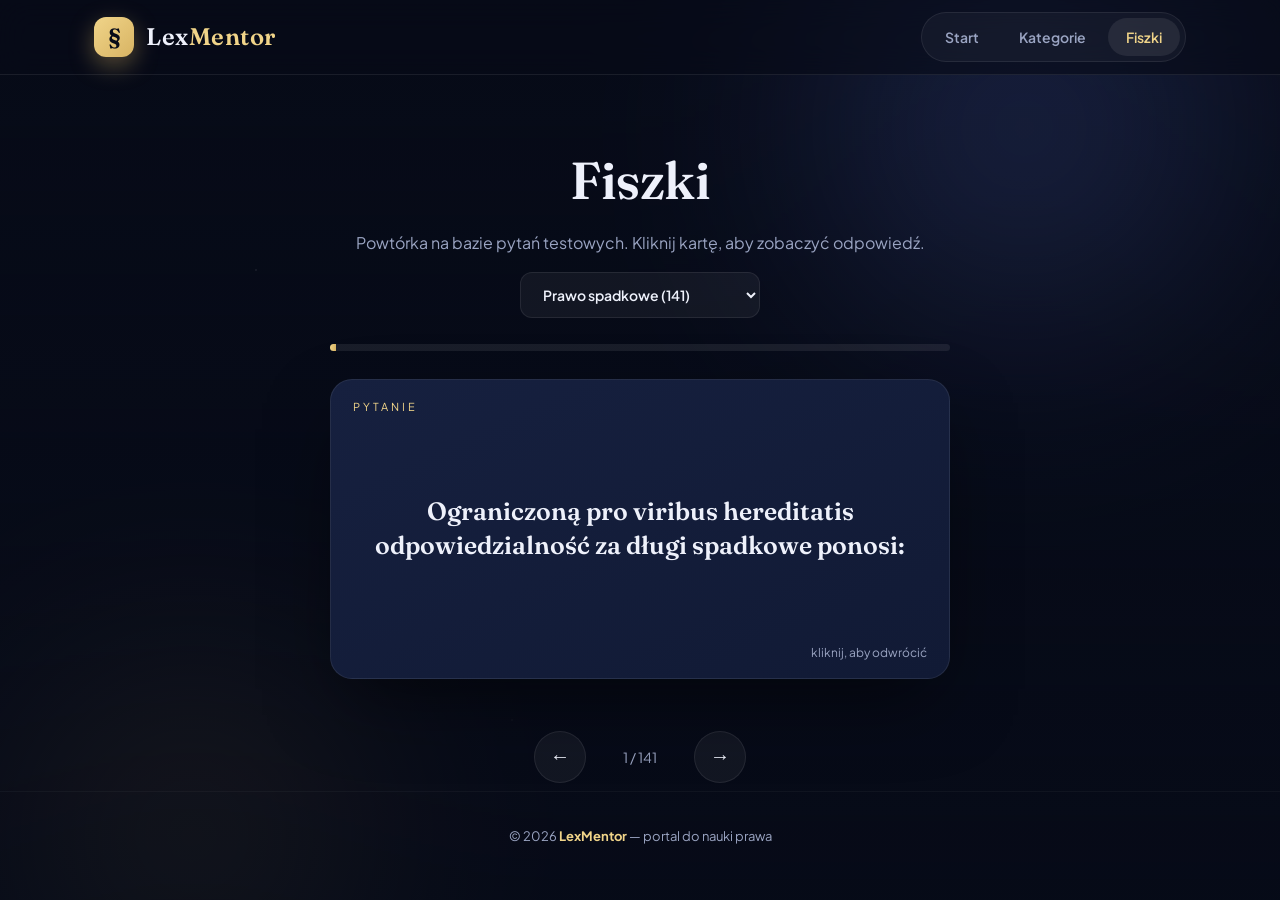
==== fiszki.html @ 2ed8b114 "Add files via upload" ====
<!DOCTYPE html>
<html lang="pl">
<head>
  <meta charset="UTF-8" />
  <meta name="viewport" content="width=device-width, initial-scale=1.0" />
  <title>Fiszki — LexMentor</title>
  <link rel="preconnect" href="https://fonts.googleapis.com" />
  <link rel="preconnect" href="https://fonts.gstatic.com" crossorigin />
  <link href="https://fonts.googleapis.com/css2?family=Fraunces:opsz,wght@9..144,500;9..144,600;9..144,700&family=Plus+Jakarta+Sans:wght@400;500;600;700;800&display=swap" rel="stylesheet" />
  <link rel="stylesheet" href="style.css" />
  <style>
    .toolbar { display:flex; gap:12px; justify-content:center; flex-wrap:wrap; margin: 8px 0 26px; }
    .select { background: rgba(255,255,255,0.05); color: var(--ink); border:1px solid var(--line); padding:12px 18px; border-radius:12px; font-family:var(--sans); font-size:14px; font-weight:600; cursor:pointer; }
    .select:focus { outline:none; border-color: rgba(216,180,99,0.5); }
    .flash-stage { display:grid; place-items:center; min-height:340px; perspective:1600px; }
    .flashcard { width:min(620px,92vw); height:300px; cursor:pointer; transform-style:preserve-3d; transition:transform .6s cubic-bezier(.4,.2,.2,1); position:relative; }
    .flashcard.flipped { transform: rotateY(180deg); }
    .face { position:absolute; inset:0; backface-visibility:hidden; border-radius:22px; display:grid; place-items:center; padding:38px; text-align:center; box-shadow:var(--shadow); border:1px solid var(--line); }
    .face .tag { position:absolute; top:18px; left:22px; font-size:11px; letter-spacing:3px; text-transform:uppercase; color:var(--gold-2); }
    .face .hint { position:absolute; bottom:16px; right:22px; font-size:12px; color:var(--muted); }
    .face-front { background:linear-gradient(155deg, var(--navy-2), var(--navy)); }
    .face-front .txt { font-family:var(--serif); font-size:25px; line-height:1.35; font-weight:600; }
    .face-back { background:linear-gradient(155deg, rgba(70,224,160,0.14), rgba(17,26,53,0.9)); transform:rotateY(180deg); border-color:rgba(70,224,160,0.3); }
    .face-back .txt { font-size:18px; line-height:1.5; }
    .face-back .src { margin-top:14px; font-size:13px; color:var(--indigo-2); }
    .flash-controls { display:flex; gap:14px; justify-content:center; align-items:center; margin:32px 0 8px; flex-wrap:wrap; }
    .icon-btn { width:52px; height:52px; border-radius:50%; display:grid; place-items:center; background:rgba(255,255,255,0.05); border:1px solid var(--line); color:var(--ink); cursor:pointer; font-size:20px; transition:.2s; }
    .icon-btn:hover { border-color:rgba(216,180,99,0.5); color:var(--gold-2); transform:scale(1.08); }
    .counter { color:var(--muted); font-size:14px; min-width:80px; text-align:center; }
  </style>
</head>
<body>
  <div class="bg-fx"></div>

  <nav class="nav">
    <div class="wrap nav-inner">
      <a class="brand" href="index.html"><span class="mark">§</span><span class="name">Lex<b>Mentor</b></span></a>
      <div class="nav-links">
        <a href="index.html">Start</a>
        <a href="index.html#kategorie">Kategorie</a>
        <a href="fiszki.html" class="active">Fiszki</a>
      </div>
    </div>
  </nav>

  <header class="page-head wrap" style="text-align:center">
    <h1>Fiszki</h1>
    <p class="sub">Powtórka na bazie pytań testowych. Kliknij kartę, aby zobaczyć odpowiedź.</p>
  </header>

  <main class="wrap">
    <div class="toolbar"><select class="select" id="deck-select"></select></div>
    <div class="progress-bar" style="width:min(620px,92vw); margin:0 auto 8px"><span id="flash-progress"></span></div>

    <div class="flash-stage">
      <div class="flashcard" id="flashcard" onclick="flipCard()">
        <div class="face face-front">
          <span class="tag">Pytanie</span>
          <div class="txt" id="card-front">Ładowanie…</div>
          <span class="hint">kliknij, aby odwrócić</span>
        </div>
        <div class="face face-back">
          <span class="tag">Odpowiedź</span>
          <div>
            <div class="txt" id="card-back"></div>
            <div class="src" id="card-src"></div>
          </div>
          <span class="hint">kliknij, aby odwrócić</span>
        </div>
      </div>
    </div>

    <div class="flash-controls">
      <button class="icon-btn" onclick="prevCard()" title="Poprzednia">←</button>
      <span class="counter" id="card-counter">0 / 0</span>
      <button class="icon-btn" onclick="nextCard()" title="Następna">→</button>
    </div>
  </main>

  <footer class="footer"><div class="wrap">© <span id="year"></span> <b>LexMentor</b> — portal do nauki prawa</div></footer>

  <script src="pytania-spadkowe.js"></script>
  <script src="data.js"></script>
  <script src="app.js"></script>
  <script>initFlashcards();</script>
</body>
</html>
---- style.css ----
/* =========================================================
   LEXMENTOR — nowoczesny motyw prawniczy
   ========================================================= */

:root {
  --bg-0:   #070b18;
  --bg-1:   #0b1226;
  --navy:   #111a35;
  --navy-2: #16203f;
  --line:   rgba(255,255,255,0.08);
  --gold:   #d8b463;
  --gold-2: #f0d489;
  --indigo: #6f8bff;
  --indigo-2:#9db0ff;
  --ink:    #eef1fb;
  --muted:  #9aa4c2;
  --green:  #46e0a0;
  --red:    #ff7a7a;
  --radius: 20px;
  --radius-sm: 14px;
  --shadow: 0 30px 80px -20px rgba(0,0,0,0.6);
  --serif:  "Fraunces", "Cormorant Garamond", Georgia, serif;
  --sans:   "Plus Jakarta Sans", "Inter", system-ui, sans-serif;
  --maxw:   1140px;
}

* { margin: 0; padding: 0; box-sizing: border-box; }
html { scroll-behavior: smooth; }

body {
  font-family: var(--sans);
  color: var(--ink);
  background: var(--bg-0);
  min-height: 100vh;
  line-height: 1.6;
  overflow-x: hidden;
  -webkit-font-smoothing: antialiased;
}

/* animowane tło z poświatami */
.bg-fx { position: fixed; inset: 0; z-index: 0; overflow: hidden; pointer-events: none; }
.bg-fx::before, .bg-fx::after {
  content: ""; position: absolute; border-radius: 50%; filter: blur(90px); opacity: .5;
}
.bg-fx::before {
  width: 60vw; height: 60vw; top: -20vw; right: -10vw;
  background: radial-gradient(circle, rgba(111,139,255,0.45), transparent 60%);
  animation: float1 18s ease-in-out infinite;
}
.bg-fx::after {
  width: 50vw; height: 50vw; bottom: -20vw; left: -10vw;
  background: radial-gradient(circle, rgba(216,180,99,0.35), transparent 60%);
  animation: float2 22s ease-in-out infinite;
}
@keyframes float1 { 0%,100%{transform:translate(0,0)} 50%{transform:translate(-40px,30px)} }
@keyframes float2 { 0%,100%{transform:translate(0,0)} 50%{transform:translate(30px,-30px)} }
body::after {
  content: ""; position: fixed; inset: 0; z-index: 0; pointer-events: none;
  background:
    linear-gradient(180deg, rgba(7,11,24,0) 0%, rgba(7,11,24,0.6) 100%),
    radial-gradient(1px 1px at 20% 30%, rgba(255,255,255,0.25), transparent),
    radial-gradient(1px 1px at 70% 60%, rgba(255,255,255,0.18), transparent),
    radial-gradient(1px 1px at 40% 80%, rgba(255,255,255,0.15), transparent);
}

.wrap { position: relative; z-index: 1; max-width: var(--maxw); margin: 0 auto; padding: 0 24px; }

/* ---------- Nawigacja ---------- */
.nav { position: sticky; top: 0; z-index: 50; backdrop-filter: blur(16px); background: rgba(7,11,24,0.6); border-bottom: 1px solid var(--line); }
.nav-inner { display: flex; align-items: center; justify-content: space-between; height: 74px; }
.brand { display: flex; align-items: center; gap: 12px; text-decoration: none; }
.brand .mark {
  width: 40px; height: 40px; display: grid; place-items: center; border-radius: 12px;
  font-family: var(--serif); font-weight: 700; font-size: 22px; color: var(--bg-0);
  background: linear-gradient(135deg, var(--gold-2), var(--gold));
  box-shadow: 0 8px 24px rgba(216,180,99,0.4);
}
.brand .name { font-family: var(--serif); font-size: 24px; letter-spacing: .5px; color: var(--ink); font-weight: 600; }
.brand .name b { color: var(--gold-2); font-weight: 600; }
.nav-links { display: flex; gap: 4px; background: rgba(255,255,255,0.04); padding: 5px; border-radius: 999px; border: 1px solid var(--line); }
.nav-links a {
  color: var(--muted); text-decoration: none; font-size: 14px; font-weight: 600;
  padding: 8px 18px; border-radius: 999px; transition: .2s;
}
.nav-links a:hover { color: var(--ink); }
.nav-links a.active { background: rgba(255,255,255,0.08); color: var(--gold-2); }

/* ---------- Hero ---------- */
.hero { padding: 100px 0 56px; text-align: center; }
.eyebrow {
  display: inline-flex; align-items: center; gap: 8px; font-size: 12px; letter-spacing: 3px;
  text-transform: uppercase; color: var(--gold-2); padding: 8px 18px; border-radius: 999px;
  background: rgba(216,180,99,0.08); border: 1px solid rgba(216,180,99,0.25); margin-bottom: 30px;
}
.hero h1 { font-family: var(--serif); font-weight: 600; line-height: 1.02; font-size: clamp(44px, 7.5vw, 88px); letter-spacing: -1px; }
.hero h1 .accent { background: linear-gradient(120deg, var(--gold-2), var(--gold) 60%, var(--indigo)); -webkit-background-clip: text; background-clip: text; color: transparent; }
.hero p { max-width: 600px; margin: 26px auto 40px; color: var(--muted); font-size: 19px; }
.cta-row { display: flex; gap: 14px; justify-content: center; flex-wrap: wrap; }

/* ---------- Przyciski ---------- */
.btn {
  display: inline-flex; align-items: center; gap: 10px; cursor: pointer; border: none;
  font-family: var(--sans); font-size: 15px; font-weight: 700; letter-spacing: .2px;
  padding: 15px 28px; border-radius: 14px; text-decoration: none; transition: transform .2s, box-shadow .25s, background .2s;
}
.btn-gold { background: linear-gradient(135deg, var(--gold-2), var(--gold)); color: #2a1e05; box-shadow: 0 14px 34px -8px rgba(216,180,99,0.6); }
.btn-gold:hover { transform: translateY(-3px); box-shadow: 0 22px 44px -8px rgba(216,180,99,0.7); }
.btn-ghost { background: rgba(255,255,255,0.05); color: var(--ink); border: 1px solid var(--line); }
.btn-ghost:hover { transform: translateY(-3px); border-color: rgba(216,180,99,0.5); color: var(--gold-2); }
.btn-sm { padding: 11px 18px; font-size: 14px; border-radius: 11px; }

/* ---------- Sekcje ---------- */
.section-head { text-align: center; margin: 16px 0 36px; }
.section-head h2 { font-family: var(--serif); font-size: clamp(30px,4vw,42px); font-weight: 600; letter-spacing: -.5px; }
.section-head p { color: var(--muted); margin-top: 8px; }

/* ---------- Karty kategorii ---------- */
.cat-grid { display: grid; grid-template-columns: repeat(auto-fit, minmax(300px, 1fr)); gap: 22px; margin-bottom: 80px; }
.cat-card {
  position: relative; display: block; text-decoration: none; color: inherit; overflow: hidden;
  padding: 32px; border-radius: var(--radius); background: linear-gradient(160deg, rgba(255,255,255,0.06), rgba(255,255,255,0.02));
  border: 1px solid var(--line); transition: transform .3s, border-color .3s;
}
.cat-card::before {
  content: ""; position: absolute; inset: 0; padding: 1px; border-radius: var(--radius);
  background: linear-gradient(140deg, rgba(216,180,99,0.6), transparent 40%);
  -webkit-mask: linear-gradient(#000 0 0) content-box, linear-gradient(#000 0 0);
  -webkit-mask-composite: xor; mask-composite: exclude; opacity: 0; transition: opacity .3s;
}
.cat-card:hover { transform: translateY(-6px); }
.cat-card:hover::before { opacity: 1; }
.cat-card .ic { font-size: 38px; margin-bottom: 18px; display: block; }
.cat-card h3 { font-family: var(--serif); font-size: 27px; font-weight: 600; margin-bottom: 8px; }
.cat-card p { color: var(--muted); font-size: 15px; margin-bottom: 18px; }
.cat-card .meta { display: flex; align-items: center; justify-content: space-between; font-size: 13px; }
.chip { display: inline-flex; align-items: center; gap: 6px; padding: 5px 12px; border-radius: 999px; background: rgba(111,139,255,0.12); border: 1px solid rgba(111,139,255,0.25); color: var(--indigo-2); font-weight: 600; }
.cat-card .go { color: var(--gold-2); font-weight: 700; }

/* ---------- Statystyki ---------- */
.stats { display: grid; grid-template-columns: repeat(auto-fit, minmax(170px,1fr)); gap: 18px; margin-bottom: 84px; }
.stat { text-align: center; padding: 30px 18px; border-radius: var(--radius); background: rgba(255,255,255,0.04); border: 1px solid var(--line); }
.stat .num { font-family: var(--serif); font-size: 46px; font-weight: 600; line-height: 1; background: linear-gradient(120deg,var(--gold-2),var(--gold)); -webkit-background-clip: text; background-clip: text; color: transparent; }
.stat .lbl { color: var(--muted); font-size: 12px; letter-spacing: .6px; text-transform: uppercase; margin-top: 10px; }

/* ---------- Stopka ---------- */
.footer { border-top: 1px solid var(--line); padding: 34px 0; text-align: center; color: var(--muted); font-size: 13px; }
.footer b { color: var(--gold-2); }

/* ---------- Nagłówek strony ---------- */
.page-head { padding: 64px 0 8px; }
.crumbs { display: flex; gap: 8px; align-items: center; color: var(--muted); font-size: 14px; margin-bottom: 14px; flex-wrap: wrap; }
.crumbs a { color: var(--indigo-2); text-decoration: none; }
.crumbs a:hover { text-decoration: underline; }
.crumbs span { opacity: .5; }
.page-head h1 { font-family: var(--serif); font-size: clamp(34px,5vw,52px); font-weight: 600; letter-spacing: -.5px; }
.page-head .sub { color: var(--muted); margin-top: 8px; }

/* ---------- Lista testów ---------- */
.subcat { margin: 30px 0 50px; }
.subcat h3 { font-family: var(--serif); font-size: 22px; color: var(--gold-2); margin-bottom: 16px; font-weight: 600; }
.test-list { display: grid; gap: 14px; }
.test-row {
  display: flex; align-items: center; justify-content: space-between; gap: 16px;
  padding: 22px 24px; border-radius: var(--radius-sm); background: rgba(255,255,255,0.04);
  border: 1px solid var(--line); cursor: pointer; transition: .2s; text-align: left; width: 100%; color: inherit;
}
.test-row:hover { border-color: rgba(216,180,99,0.45); background: rgba(216,180,99,0.06); transform: translateX(4px); }
.test-row .t-info h4 { font-size: 18px; font-weight: 700; margin-bottom: 4px; }
.test-row .t-info span { color: var(--muted); font-size: 13px; }
.test-row .t-arrow { color: var(--gold-2); font-size: 20px; flex-shrink: 0; }

/* ---------- Quiz ---------- */
.quiz-card { max-width: 760px; margin: 24px auto 0; padding: 40px; border-radius: var(--radius); background: linear-gradient(160deg, rgba(255,255,255,0.07), rgba(255,255,255,0.02)); border: 1px solid var(--line); box-shadow: var(--shadow); }
.q-meta { display: flex; justify-content: space-between; align-items: center; color: var(--muted); font-size: 13px; font-weight: 600; letter-spacing: .4px; margin-bottom: 14px; }
.progress-bar { height: 7px; border-radius: 999px; background: rgba(255,255,255,0.08); overflow: hidden; margin-bottom: 26px; }
.progress-bar > span { display: block; height: 100%; width: 0; background: linear-gradient(90deg, var(--gold-2), var(--gold)); transition: width .45s cubic-bezier(.2,.7,.2,1); }
.q-text { font-family: var(--serif); font-size: 27px; line-height: 1.32; font-weight: 600; margin-bottom: 26px; }
.options { display: grid; gap: 12px; }
.option {
  display: flex; align-items: center; gap: 15px; padding: 16px 20px; border-radius: var(--radius-sm);
  background: rgba(255,255,255,0.03); border: 1px solid var(--line); cursor: pointer; transition: .18s;
  font-size: 16px; color: var(--ink); text-align: left; width: 100%;
}
.option:hover:not(:disabled) { border-color: rgba(216,180,99,0.5); background: rgba(216,180,99,0.07); }
.option .letter { width: 32px; height: 32px; border-radius: 9px; display: grid; place-items: center; background: rgba(111,139,255,0.14); color: var(--indigo-2); font-weight: 800; font-size: 14px; flex-shrink: 0; }
.option.correct { border-color: var(--green); background: rgba(70,224,160,0.12); }
.option.correct .letter { background: var(--green); color: #04231a; }
.option.wrong { border-color: var(--red); background: rgba(255,122,122,0.12); }
.option.wrong .letter { background: var(--red); color: #2a0606; }
.option:disabled { cursor: default; }

.explain { margin-top: 18px; padding: 16px 18px; border-radius: var(--radius-sm); background: rgba(111,139,255,0.08); border: 1px solid rgba(111,139,255,0.25); font-size: 14.5px; color: var(--indigo-2); line-height: 1.55; }
.explain b { color: var(--ink); }

.quiz-foot { display: flex; justify-content: space-between; align-items: center; margin-top: 26px; gap: 12px; }
.feedback { font-weight: 700; font-size: 15px; }

/* Pytania kazusowe (otwarte) */
.open-area { margin-top: 22px; padding-top: 22px; border-top: 1px dashed var(--line); }
.open-label { font-size: 14.5px; color: var(--gold-2); font-weight: 600; margin-bottom: 12px; line-height: 1.5; }
.open-input {
  width: 100%; resize: vertical; min-height: 110px; padding: 14px 16px; border-radius: var(--radius-sm);
  background: rgba(255,255,255,0.04); border: 1px solid var(--line); color: var(--ink);
  font-family: var(--sans); font-size: 15px; line-height: 1.55; margin-bottom: 14px;
}
.open-input:focus { outline: none; border-color: rgba(216,180,99,0.5); }

/* ---------- Wynik ---------- */
.result { max-width: 560px; margin: 24px auto 0; text-align: center; padding: 52px 40px; border-radius: var(--radius); background: linear-gradient(160deg, rgba(255,255,255,0.07), rgba(255,255,255,0.02)); border: 1px solid var(--line); box-shadow: var(--shadow); }
.result .ring { width: 170px; height: 170px; margin: 0 auto 24px; border-radius: 50%; display: grid; place-items: center; position: relative; }
.result .ring::before { content: ""; position: absolute; inset: 15px; border-radius: 50%; background: var(--bg-1); }
.result .ring .score { position: relative; z-index: 1; font-family: var(--serif); font-size: 50px; font-weight: 600; }
.result h2 { font-family: var(--serif); font-size: 32px; color: var(--gold-2); margin-bottom: 8px; font-weight: 600; }
.result p { color: var(--muted); margin-bottom: 28px; }
.result .res-actions { display: flex; gap: 12px; justify-content: center; flex-wrap: wrap; }

.hidden { display: none !important; }

/* ---------- Animacje ---------- */
@keyframes rise { from { opacity:0; transform: translateY(22px); } to { opacity:1; transform: translateY(0); } }
.rise { animation: rise .7s cubic-bezier(.2,.7,.2,1) both; }
.rise.d1{animation-delay:.08s}.rise.d2{animation-delay:.16s}.rise.d3{animation-delay:.24s}.rise.d4{animation-delay:.32s}

@media (max-width: 640px) {
  .nav-links a { padding: 7px 12px; font-size: 13px; }
  .quiz-card { padding: 26px 20px; }
  .q-text { font-size: 22px; }
  .test-row { padding: 18px; }
}
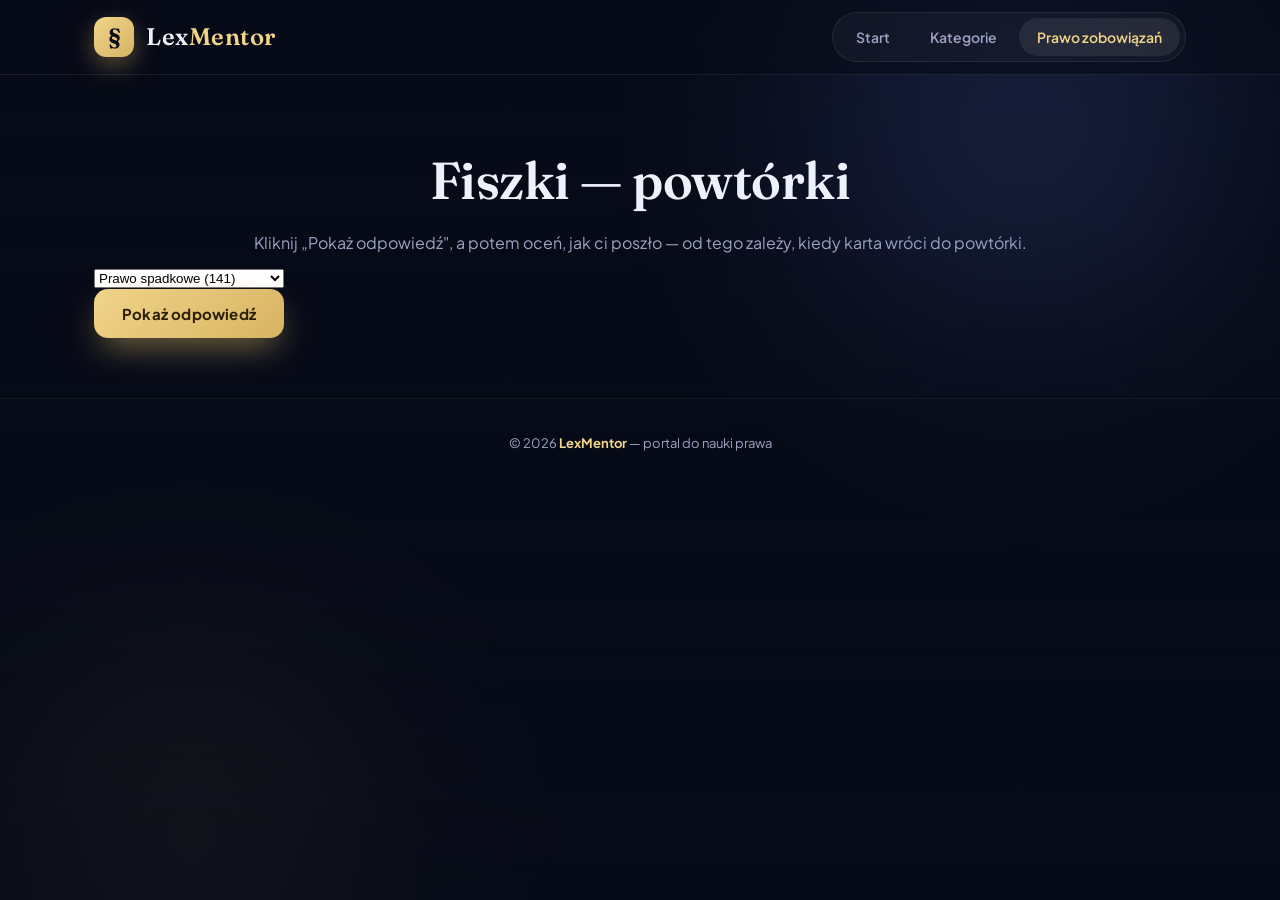
==== commit 295197db: "Add files via upload" ====
--- a/fiszki.html
+++ b/fiszki.html
@@ -3,31 +3,11 @@
 <head>
   <meta charset="UTF-8" />
   <meta name="viewport" content="width=device-width, initial-scale=1.0" />
-  <title>Fiszki — LexMentor</title>
+  <title>Prawo zobowiązań — fiszki — LexMentor</title>
   <link rel="preconnect" href="https://fonts.googleapis.com" />
   <link rel="preconnect" href="https://fonts.gstatic.com" crossorigin />
   <link href="https://fonts.googleapis.com/css2?family=Fraunces:opsz,wght@9..144,500;9..144,600;9..144,700&family=Plus+Jakarta+Sans:wght@400;500;600;700;800&display=swap" rel="stylesheet" />
   <link rel="stylesheet" href="style.css" />
-  <style>
-    .toolbar { display:flex; gap:12px; justify-content:center; flex-wrap:wrap; margin: 8px 0 26px; }
-    .select { background: rgba(255,255,255,0.05); color: var(--ink); border:1px solid var(--line); padding:12px 18px; border-radius:12px; font-family:var(--sans); font-size:14px; font-weight:600; cursor:pointer; }
-    .select:focus { outline:none; border-color: rgba(216,180,99,0.5); }
-    .flash-stage { display:grid; place-items:center; min-height:340px; perspective:1600px; }
-    .flashcard { width:min(620px,92vw); height:300px; cursor:pointer; transform-style:preserve-3d; transition:transform .6s cubic-bezier(.4,.2,.2,1); position:relative; }
-    .flashcard.flipped { transform: rotateY(180deg); }
-    .face { position:absolute; inset:0; backface-visibility:hidden; border-radius:22px; display:grid; place-items:center; padding:38px; text-align:center; box-shadow:var(--shadow); border:1px solid var(--line); }
-    .face .tag { position:absolute; top:18px; left:22px; font-size:11px; letter-spacing:3px; text-transform:uppercase; color:var(--gold-2); }
-    .face .hint { position:absolute; bottom:16px; right:22px; font-size:12px; color:var(--muted); }
-    .face-front { background:linear-gradient(155deg, var(--navy-2), var(--navy)); }
-    .face-front .txt { font-family:var(--serif); font-size:25px; line-height:1.35; font-weight:600; }
-    .face-back { background:linear-gradient(155deg, rgba(70,224,160,0.14), rgba(17,26,53,0.9)); transform:rotateY(180deg); border-color:rgba(70,224,160,0.3); }
-    .face-back .txt { font-size:18px; line-height:1.5; }
-    .face-back .src { margin-top:14px; font-size:13px; color:var(--indigo-2); }
-    .flash-controls { display:flex; gap:14px; justify-content:center; align-items:center; margin:32px 0 8px; flex-wrap:wrap; }
-    .icon-btn { width:52px; height:52px; border-radius:50%; display:grid; place-items:center; background:rgba(255,255,255,0.05); border:1px solid var(--line); color:var(--ink); cursor:pointer; font-size:20px; transition:.2s; }
-    .icon-btn:hover { border-color:rgba(216,180,99,0.5); color:var(--gold-2); transform:scale(1.08); }
-    .counter { color:var(--muted); font-size:14px; min-width:80px; text-align:center; }
-  </style>
 </head>
 <body>
   <div class="bg-fx"></div>
@@ -38,47 +18,52 @@
       <div class="nav-links">
         <a href="index.html">Start</a>
         <a href="index.html#kategorie">Kategorie</a>
-        <a href="fiszki.html" class="active">Fiszki</a>
+        <a href="fiszki.html" class="active">Prawo zobowiązań</a>
       </div>
     </div>
   </nav>
 
   <header class="page-head wrap" style="text-align:center">
-    <h1>Fiszki</h1>
-    <p class="sub">Powtórka na bazie pytań testowych. Kliknij kartę, aby zobaczyć odpowiedź.</p>
+    <h1>Fiszki — powtórki</h1>
+    <p class="sub">Kliknij „Pokaż odpowiedź", a potem oceń, jak ci poszło — od tego zależy, kiedy karta wróci do powtórki.</p>
   </header>
 
-  <main class="wrap">
-    <div class="toolbar"><select class="select" id="deck-select"></select></div>
-    <div class="progress-bar" style="width:min(620px,92vw); margin:0 auto 8px"><span id="flash-progress"></span></div>
+  <main class="wrap" style="padding-bottom:60px">
+    <div class="fc-toolbar">
+      <select class="select" id="deck-select"></select>
+      <span class="fc-count" id="fc-count"></span>
+    </div>
 
-    <div class="flash-stage">
-      <div class="flashcard" id="flashcard" onclick="flipCard()">
-        <div class="face face-front">
-          <span class="tag">Pytanie</span>
-          <div class="txt" id="card-front">Ładowanie…</div>
-          <span class="hint">kliknij, aby odwrócić</span>
-        </div>
-        <div class="face face-back">
-          <span class="tag">Odpowiedź</span>
-          <div>
-            <div class="txt" id="card-back"></div>
-            <div class="src" id="card-src"></div>
-          </div>
-          <span class="hint">kliknij, aby odwrócić</span>
-        </div>
+    <div class="fc-card" id="fc-card" onclick="if(!fcRevealed)revealFc()">
+      <div class="fc-q" id="fc-front"></div>
+      <div class="fc-divider hidden" id="fc-divider"></div>
+      <div class="fc-a hidden" id="fc-back"></div>
+    </div>
+
+    <div class="fc-actions" id="fc-actions">
+      <button class="btn btn-gold" id="fc-reveal" onclick="revealFc()">Pokaż odpowiedź</button>
+      <div class="fc-rate hidden" id="fc-rate">
+        <button class="rate r-again" onclick="rateFc('again')"><span>Ponownie</span><small id="iv-again"></small></button>
+        <button class="rate r-hard"  onclick="rateFc('hard')"><span>Trudne</span><small id="iv-hard"></small></button>
+        <button class="rate r-good"  onclick="rateFc('good')"><span>OK</span><small id="iv-good"></small></button>
+        <button class="rate r-easy"  onclick="rateFc('easy')"><span>Łatwe</span><small id="iv-easy"></small></button>
       </div>
     </div>
 
-    <div class="flash-controls">
-      <button class="icon-btn" onclick="prevCard()" title="Poprzednia">←</button>
-      <span class="counter" id="card-counter">0 / 0</span>
-      <button class="icon-btn" onclick="nextCard()" title="Następna">→</button>
+    <div class="fc-done hidden" id="fc-done">
+      <div class="ic">✅</div>
+      <h2>Na dziś koniec!</h2>
+      <p>Powtórzyłeś wszystkie zaplanowane karty z tej talii. Wróć później — karty pojawią się zgodnie z harmonogramem.</p>
+      <div class="res-actions">
+        <button class="btn btn-gold" onclick="studyAll()">Powtórz wszystkie mimo to</button>
+        <button class="btn btn-ghost" onclick="resetDeck()">Wyzeruj postęp talii</button>
+      </div>
     </div>
   </main>
 
   <footer class="footer"><div class="wrap">© <span id="year"></span> <b>LexMentor</b> — portal do nauki prawa</div></footer>
 
+  <script src="fiszki-zobowiazania.js"></script>
   <script src="pytania-spadkowe.js"></script>
   <script src="data.js"></script>
   <script src="app.js"></script>
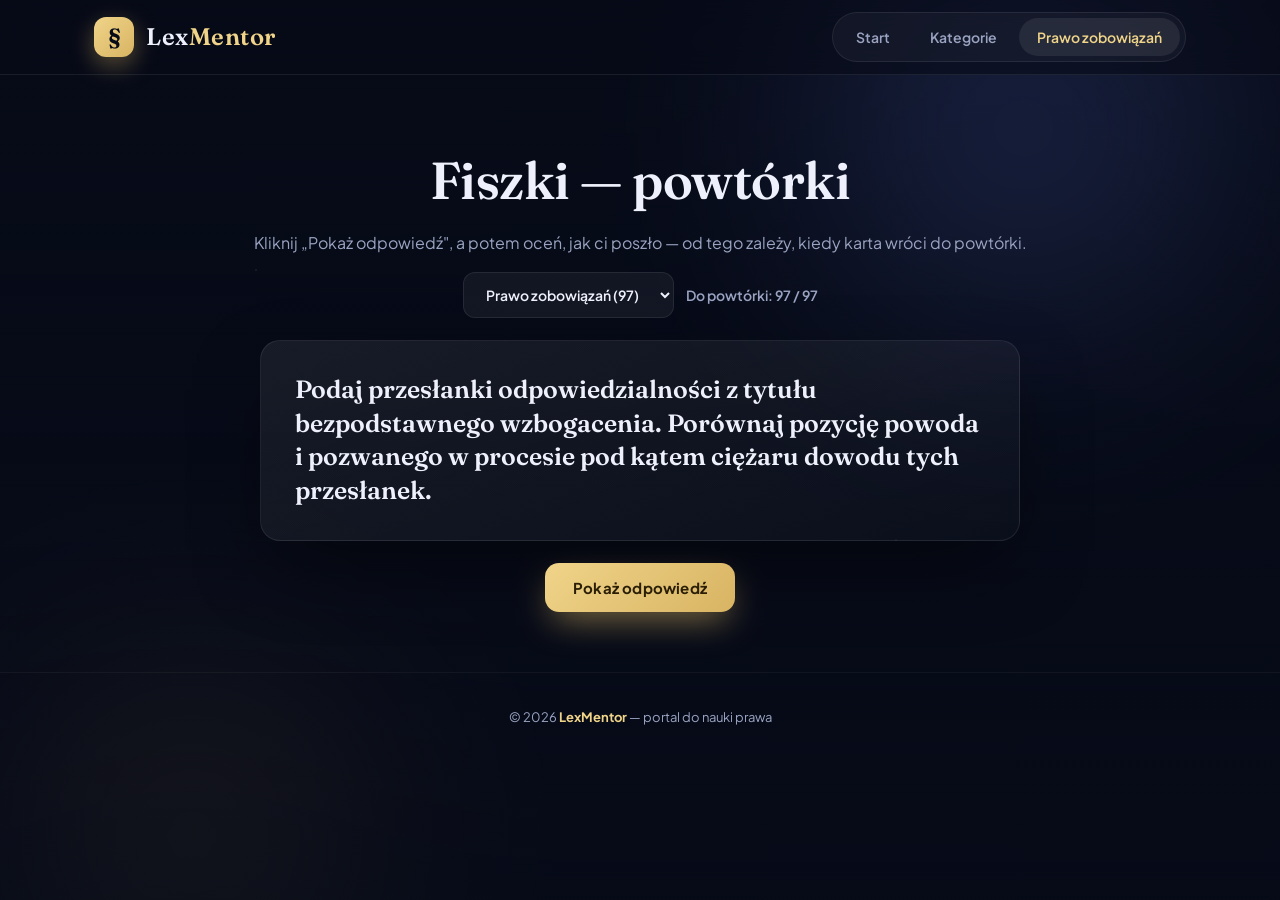
==== commit 0eb11a84: "Add files via upload" ====
--- a/fiszki.html
+++ b/fiszki.html
@@ -64,7 +64,6 @@
   <footer class="footer"><div class="wrap">© <span id="year"></span> <b>LexMentor</b> — portal do nauki prawa</div></footer>
 
   <script src="fiszki-zobowiazania.js"></script>
-  <script src="pytania-spadkowe.js"></script>
   <script src="data.js"></script>
   <script src="app.js"></script>
   <script>initFlashcards();</script>
--- a/style.css
+++ b/style.css
@@ -216,6 +216,99 @@
 
 .hidden { display: none !important; }
 
+/* =========================================================
+   FISZKI — powtórki
+   ========================================================= */
+.fc-toolbar { display: flex; gap: 12px; justify-content: center; align-items: center; flex-wrap: wrap; margin: 8px 0 22px; }
+.select { background: rgba(255,255,255,0.05); color: var(--ink); border: 1px solid var(--line); padding: 12px 18px; border-radius: 12px; font-family: var(--sans); font-size: 14px; font-weight: 600; cursor: pointer; }
+.select:focus { outline: none; border-color: rgba(216,180,99,0.5); }
+.fc-count { color: var(--muted); font-size: 14px; font-weight: 600; }
+
+.fc-card {
+  max-width: 760px; margin: 0 auto; padding: 32px 34px; border-radius: var(--radius);
+  background: linear-gradient(160deg, rgba(255,255,255,0.07), rgba(255,255,255,0.02));
+  border: 1px solid var(--line); box-shadow: var(--shadow); cursor: pointer; min-height: 200px;
+}
+.fc-q { font-family: var(--serif); font-size: 25px; line-height: 1.35; font-weight: 600; }
+.fc-q p { margin: 0; }
+.fc-divider { height: 1px; background: linear-gradient(90deg, transparent, var(--glass-border, rgba(216,180,99,0.4)), transparent); margin: 22px 0; }
+.fc-a { font-size: 15.5px; line-height: 1.6; color: var(--ink); cursor: default; }
+.fc-a p { margin: 0 0 10px; }
+.fc-a p.fc-h { color: var(--gold-2); font-weight: 700; margin-top: 14px; }
+.fc-a ul { margin: 0 0 12px; padding-left: 20px; }
+.fc-a li { margin-bottom: 6px; }
+
+.fc-tablewrap { overflow-x: auto; margin: 12px 0 16px; border-radius: 10px; border: 1px solid var(--line); }
+.fc-table { border-collapse: collapse; width: 100%; font-size: 13px; min-width: 620px; }
+.fc-table th, .fc-table td { border: 1px solid var(--line); padding: 8px 10px; text-align: left; vertical-align: top; }
+.fc-table th { background: rgba(216,180,99,0.12); color: var(--gold-2); font-weight: 700; }
+.fc-table tr:nth-child(even) td { background: rgba(255,255,255,0.02); }
+
+.fc-actions { max-width: 760px; margin: 22px auto 0; display: flex; flex-direction: column; align-items: center; gap: 14px; }
+.fc-rate { display: grid; grid-template-columns: repeat(4, 1fr); gap: 10px; width: 100%; }
+.rate {
+  display: flex; flex-direction: column; align-items: center; gap: 4px; cursor: pointer;
+  padding: 14px 8px; border-radius: 12px; border: 1px solid var(--line); background: rgba(255,255,255,0.04);
+  color: var(--ink); font-family: var(--sans); font-weight: 700; font-size: 15px; transition: .18s;
+}
+.rate small { font-weight: 600; font-size: 12px; color: var(--muted); }
+.rate:hover { transform: translateY(-2px); }
+.rate.r-again { border-color: rgba(255,122,122,0.45); }
+.rate.r-again:hover { background: rgba(255,122,122,0.14); color: var(--red); }
+.rate.r-hard { border-color: rgba(216,180,99,0.4); }
+.rate.r-hard:hover { background: rgba(216,180,99,0.12); color: var(--gold-2); }
+.rate.r-good { border-color: rgba(111,139,255,0.4); }
+.rate.r-good:hover { background: rgba(111,139,255,0.14); color: var(--indigo-2); }
+.rate.r-easy { border-color: rgba(70,224,160,0.45); }
+.rate.r-easy:hover { background: rgba(70,224,160,0.14); color: var(--green); }
+
+.fc-done { max-width: 560px; margin: 10px auto 0; text-align: center; padding: 46px 40px; border-radius: var(--radius); background: rgba(255,255,255,0.04); border: 1px solid var(--line); }
+.fc-done .ic { font-size: 44px; margin-bottom: 10px; }
+.fc-done h2 { font-family: var(--serif); font-size: 30px; color: var(--gold-2); margin-bottom: 8px; font-weight: 600; }
+.fc-done p { color: var(--muted); margin-bottom: 24px; }
+
+@media (max-width: 560px) {
+  .fc-rate { grid-template-columns: repeat(2, 1fr); }
+  .fc-card { padding: 24px 20px; }
+  .fc-q { font-size: 21px; }
+}
+
+/* ---------- Pytania z luką (uzupełnianie) ---------- */
+.luka-wrap {
+  display: flex;
+  gap: 12px;
+  align-items: center;
+  flex-wrap: wrap;
+  margin-top: 4px;
+}
+.luka-input {
+  flex: 1 1 240px;
+  min-width: 180px;
+  padding: 14px 18px;
+  font-family: var(--sans);
+  font-size: 17px;
+  color: var(--ink);
+  background: rgba(255,255,255,0.04);
+  border: 1.5px solid var(--line);
+  border-radius: var(--radius-sm);
+  outline: none;
+  transition: border-color .2s, box-shadow .2s;
+}
+.luka-input::placeholder { color: var(--muted); }
+.luka-input:focus {
+  border-color: var(--gold);
+  box-shadow: 0 0 0 3px rgba(216,180,99,0.18);
+}
+.luka-input:disabled { opacity: 1; }
+.luka-input.luka-ok {
+  border-color: var(--green);
+  box-shadow: 0 0 0 3px rgba(70,224,160,0.18);
+}
+.luka-input.luka-bad {
+  border-color: var(--red);
+  box-shadow: 0 0 0 3px rgba(255,122,122,0.18);
+}
+
 /* ---------- Animacje ---------- */
 @keyframes rise { from { opacity:0; transform: translateY(22px); } to { opacity:1; transform: translateY(0); } }
 .rise { animation: rise .7s cubic-bezier(.2,.7,.2,1) both; }
